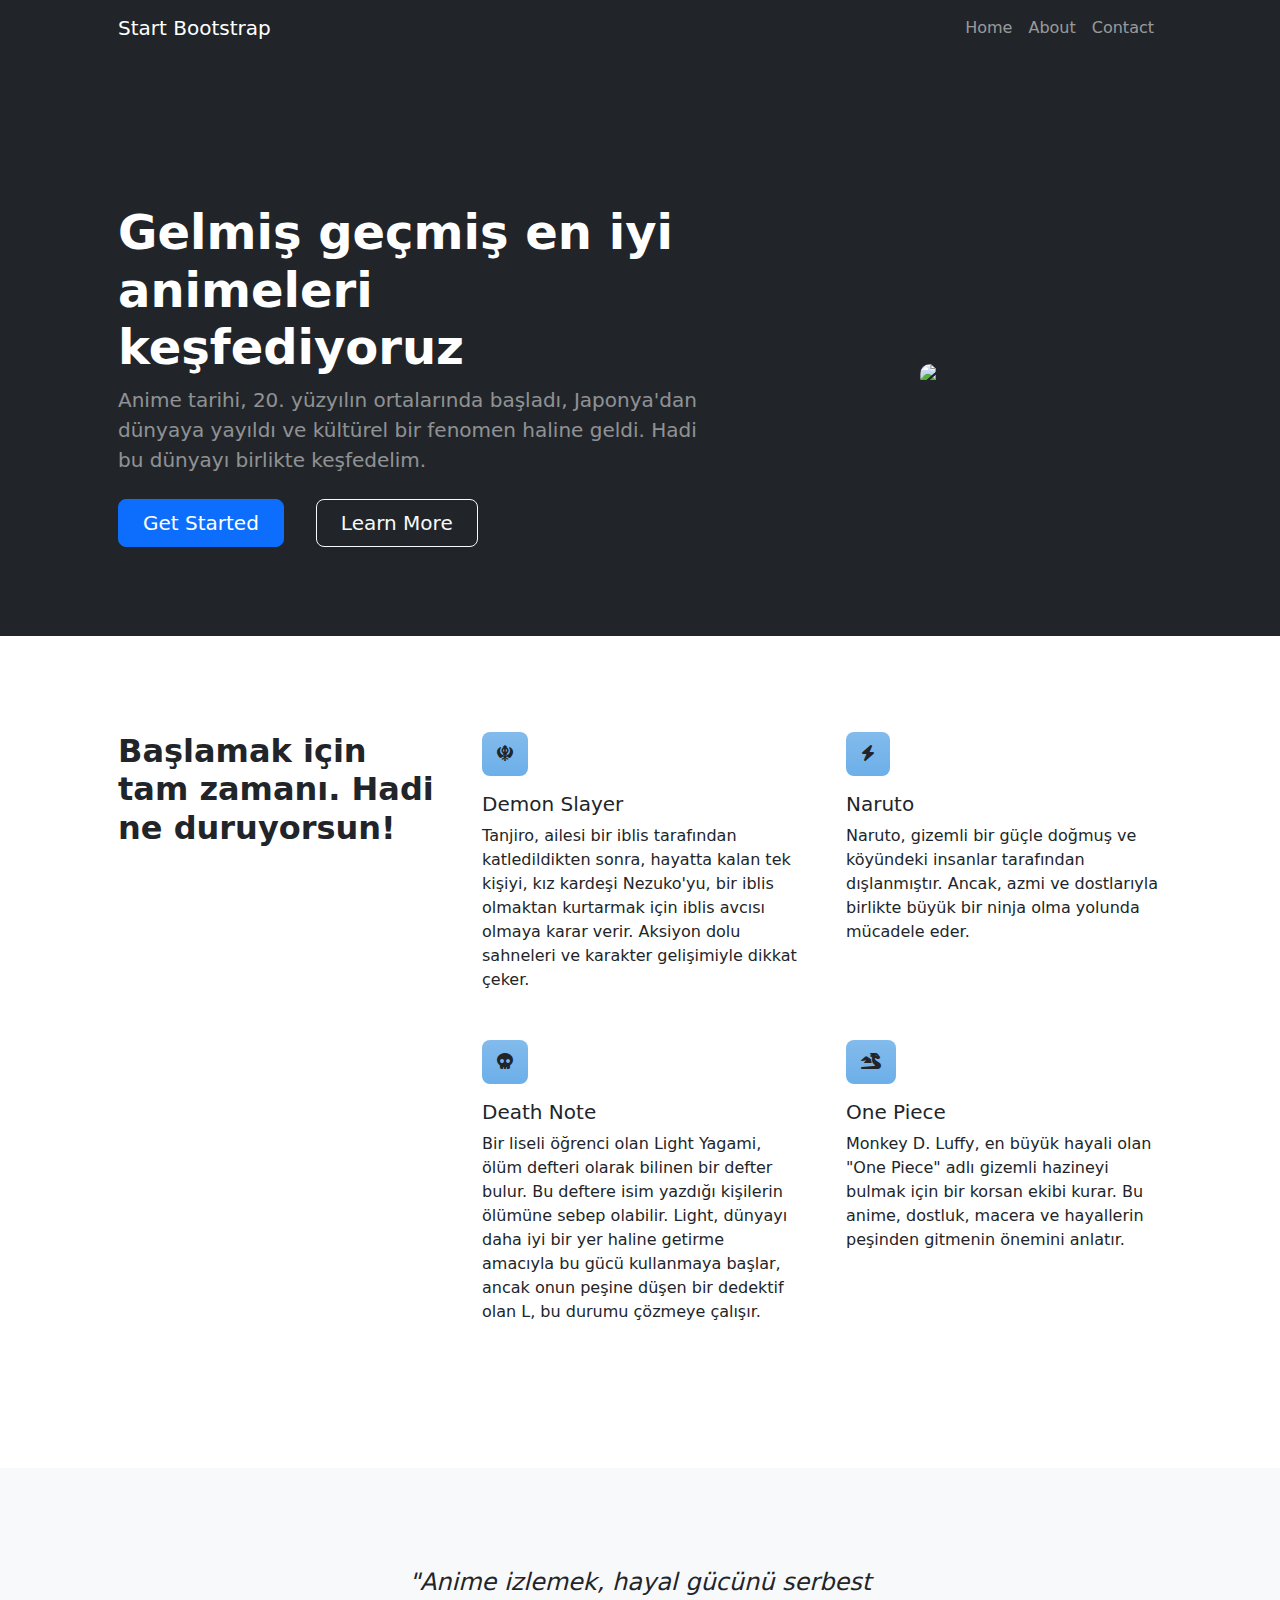
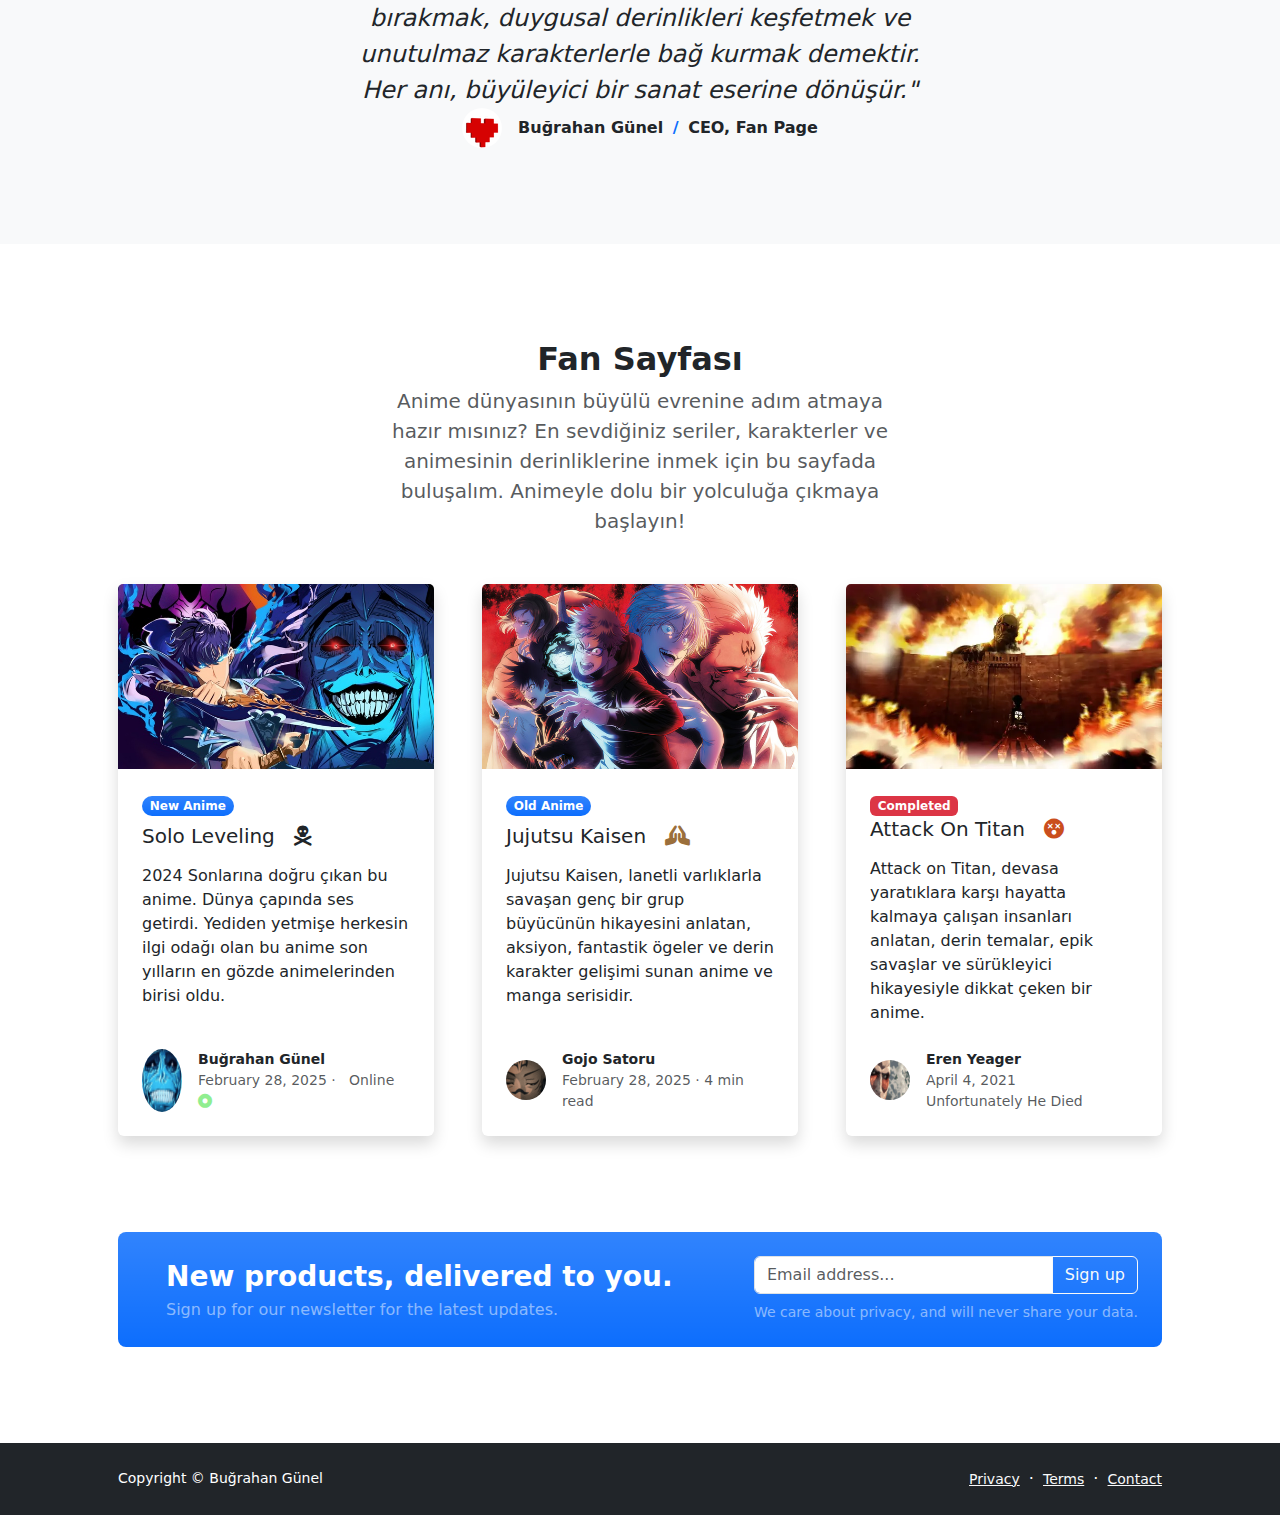
==== index.html @ 84b73994 "Started learning Bootstrap and added basic layout" ====
<!DOCTYPE html>
<html lang="tr">
  <head>
    <meta charset="UTF-8" />
    <meta name="viewport" content="width=device-width, initial-scale=1.0" />
    <title>Modern Business - Start Bootstrap Template</title>
    <link rel="shortcut icon" href="favicon.ico" type="image/x-icon" />
    <link
      href="https://cdn.jsdelivr.net/npm/bootstrap@5.3.3/dist/css/bootstrap.min.css"
      rel="stylesheet"
      integrity="sha384-QWTKZyjpPEjISv5WaRU9OFeRpok6YctnYmDr5pNlyT2bRjXh0JMhjY6hW+ALEwIH"
      crossorigin="anonymous"
    />
    <link
      rel="stylesheet"
      href="https://cdnjs.cloudflare.com/ajax/libs/font-awesome/6.7.2/css/all.min.css"
      integrity="sha512-Evv84Mr4kqVGRNSgIGL/F/aIDqQb7xQ2vcrdIwxfjThSH8CSR7PBEakCr51Ck+w+/U6swU2Im1vVX0SVk9ABhg=="
      crossorigin="anonymous"
      referrerpolicy="no-referrer"
    />
    <link rel="stylesheet" href="style.css" />
  </head>
  <body class="d-flex flex-column h-100">
    <main class="flex-shrink-0">
      <nav class="navbar navbar-expand-lg navbar-dark bg-dark">
        <div class="container px-5">
          <a href="index.html" class="navbar-brand">Start Bootstrap</a>
          <button
            class="navbar-toggler"
            type="button"
            data-bs-toggle="collapse"
            data-bs-target="#navbarSupportedContent"
            aria-controls="navbarSupportedContent"
            aria-expanded="false"
            aria-label="Toggle navigation"
          >
            <span class="navbar-toggler-icon"></span>
          </button>
          <div class="collapse navbar-collapse" id="navbarSupportedContent">
            <ul class="navbar-nav ms-auto mb-2 mb-lg-0">
              <li class="nav-item">
                <a class="nav-link" href="index.html">Home</a>
              </li>
              <li class="nav-item">
                <a class="nav-link" href="about.html">About</a>
              </li>
              <li class="nav-item">
                <a class="nav-link" href="contact.html">Contact</a>
              </li>
            </ul>
          </div>
        </div>
      </nav>
      <header class="bg-dark py-5" id="pad48">
        <div class="container px-5">
          <div class="row gx-5 align-items-center justify-content-center">
            <div class="col-lg-8 col-xl-7 col-xxl-6">
              <div class="my-5 text-center text-xl-start">
                <h1 class="display-5 fw-bolder text-white mb-2">
                  Gelmiş geçmiş en iyi animeleri keşfediyoruz
                </h1>
                <p class="lead fw-normal text-white-50 mb-4">
                  Anime tarihi, 20. yüzyılın ortalarında başladı, Japonya'dan
                  dünyaya yayıldı ve kültürel bir fenomen haline geldi. Hadi bu
                  dünyayı birlikte keşfedelim.
                </p>
                <div
                  class="d-grid gap-3 d-sm-flex justify-content-sm-center justify-content-xl-start"
                >
                  <a class="btn btn-primary btn-lg px-4 me-sm-3" href="#"
                    >Get Started</a
                  >
                  <a class="btn btn-outline-light btn-lg px-4" href="#!"
                    >Learn More</a
                  >
                </div>
              </div>
            </div>
            <div class="col-xl-5 col-xxl-6 d-none d-xl-block text-center">
              <img
                class="img-fuild"
                src="img/home/berserk1.gif"
                alt="Berserk"
                id="h1"
              />
            </div>
          </div>
        </div>
      </header>
      <section class="py-5" id="features">
        <div class="container px-5 my-5">
          <div class="row gx-5">
            <div class="col-lg-4 mb-5 mb-lg-0">
              <h2 class="fw-bolder mb-0">
                Başlamak için tam zamanı. Hadi ne duruyorsun!
              </h2>
            </div>
            <div class="col-lg-8">
              <div class="row gx-5 row-cols-1 row-cols-md-2">
                <div class="col mb-5 h-100">
                  <div class="feature bg-gradient rounded-3 mb-3">
                    <i class="fa-solid fa-khanda"></i>
                  </div>
                  <h2 class="h5">Demon Slayer</h2>
                  <p class="mb-0">
                    Tanjiro, ailesi bir iblis tarafından katledildikten sonra,
                    hayatta kalan tek kişiyi, kız kardeşi Nezuko'yu, bir iblis
                    olmaktan kurtarmak için iblis avcısı olmaya karar verir.
                    Aksiyon dolu sahneleri ve karakter gelişimiyle dikkat çeker.
                  </p>
                </div>
                <div class="col mb-5 h-100">
                  <div class="feature bg-gradient rounded-3 mb-3">
                    <i class="fa-solid fa-bolt"></i>
                  </div>
                  <h2 class="h5">Naruto</h2>
                  <p class="mb-0">
                    Naruto, gizemli bir güçle doğmuş ve köyündeki insanlar
                    tarafından dışlanmıştır. Ancak, azmi ve dostlarıyla birlikte
                    büyük bir ninja olma yolunda mücadele eder.
                  </p>
                </div>
                <div class="col mb-5 h-100">
                  <div class="feature bg-gradient rounded-3 mb-3">
                    <i class="fa-solid fa-skull"></i>
                  </div>
                  <h2 class="h5">Death Note</h2>
                  <p class="mb-0">
                    Bir liseli öğrenci olan Light Yagami, ölüm defteri olarak
                    bilinen bir defter bulur. Bu deftere isim yazdığı kişilerin
                    ölümüne sebep olabilir. Light, dünyayı daha iyi bir yer
                    haline getirme amacıyla bu gücü kullanmaya başlar, ancak
                    onun peşine düşen bir dedektif olan L, bu durumu çözmeye
                    çalışır.
                  </p>
                </div>
                <div class="col mb-5 h-100">
                  <div class="feature bg-gradient rounded-3 mb-3">
                    <i class="fa-solid fa-dragon"></i>
                  </div>
                  <h2 class="h5">One Piece</h2>
                  <p class="mb-0">
                    Monkey D. Luffy, en büyük hayali olan "One Piece" adlı
                    gizemli hazineyi bulmak için bir korsan ekibi kurar. Bu
                    anime, dostluk, macera ve hayallerin peşinden gitmenin
                    önemini anlatır.
                  </p>
                </div>
              </div>
            </div>
          </div>
        </div>
      </section>
      <div class="py-5 bg-light">
        <div class="container px-5 my-5">
          <div class="row gx-5 justify-content-center">
            <div class="col-lg-10 col-xl-7">
              <div class="text-center">
                <div class="fs-4 fst-italic">
                  "Anime izlemek, hayal gücünü serbest bırakmak, duygusal
                  derinlikleri keşfetmek ve unutulmaz karakterlerle bağ kurmak
                  demektir. Her anı, büyüleyici bir sanat eserine dönüşür."
                </div>
                <div class="d-flex align-items-center justify-content-center">
                  <img
                    class="rounded-circle me-3"
                    src="img/home/giphy.gif"
                    alt="Heart"
                  />
                  <div class="fw-bold">
                    Buğrahan Günel
                    <span class="fw-bold text-primary mx-1">/</span>
                    CEO, Fan Page
                  </div>
                </div>
              </div>
            </div>
          </div>
        </div>
      </div>
      <section class="py-5">
        <div class="container px-5 my-5">
          <div class="row gx-5 justify-content-center">
            <div class="col-lg-8 col-xl-6">
              <div class="text-center">
                <h2 class="fw-bolder">Fan Sayfası</h2>
                <p class="lead fw-normal text-muted mb-5">
                  Anime dünyasının büyülü evrenine adım atmaya hazır mısınız? En
                  sevdiğiniz seriler, karakterler ve animesinin derinliklerine
                  inmek için bu sayfada buluşalım. Animeyle dolu bir yolculuğa
                  çıkmaya başlayın!
                </p>
              </div>
            </div>
          </div>
          <div class="row gx-5">
            <div class="col-lg-4 mb-5">
              <div class="card h-100 shadow border-0">
                <img
                  class="card-img-top"
                  src="/img//home//solo.jpg"
                  alt="Solo leveling"
                />
                <div class="card-body p-4">
                  <div class="badge bg-primary bg-gradient rounded-pill mb-2">
                    New Anime
                  </div>
                  <a
                    class="text-decoration-none link-dark stretched-link"
                    href="#!"
                    ><h5 class="card-title mb-3">
                      Solo Leveling &nbsp;
                      <i
                        id="skull"
                        class="fa-solid fa-skull-crossbones"
                      ></i></h5
                  ></a>
                  <p class="card-text mb-0">
                    2024 Sonlarına doğru çıkan bu anime. Dünya çapında ses
                    getirdi. Yediden yetmişe herkesin ilgi odağı olan bu anime
                    son yılların en gözde animelerinden birisi oldu.
                  </p>
                </div>
                <div class="card-footer p-4 pt-0 bg-transparent border-top-0">
                  <div class="d-flex align-items-end justify-content-between">
                    <div class="d-flex align-content-center">
                      <img
                        class="rounded-circle me-3"
                        src="/img//home//giphy 2.gif"
                        alt="Solo leveling gif"
                      />
                      <div class="small">
                        <div class="fw-bold">Buğrahan Günel</div>
                        <div class="text-muted">
                          February 28, 2025 &middot; &nbsp; Online &nbsp;
                          <i id="tik" class="fa-solid fa-circle-dot"></i>
                        </div>
                      </div>
                    </div>
                  </div>
                </div>
              </div>
            </div>
            <div class="col-lg-4 mb-5">
              <div class="card h-100 shadow border-0">
                <img
                  class="card-img-top"
                  src="img\home\jujutsu.jpg"
                  alt="jujutsu wallpaper"
                />
                <div class="card-body p-4">
                  <div class="badge bg-primary bg-gradient rounded-pill mb-2">
                    Old Anime
                  </div>
                  <a
                    class="text-decoration-none link-dark stretched-link"
                    href="#!"
                    ><h5 class="card-title mb-3">
                      Jujutsu Kaisen &nbsp;
                      <i id="hand" class="fa-solid fa-hands-praying"></i></h5
                  ></a>
                  <p class="card-text mb-0">
                    Jujutsu Kaisen, lanetli varlıklarla savaşan genç bir grup
                    büyücünün hikayesini anlatan, aksiyon, fantastik ögeler ve
                    derin karakter gelişimi sunan anime ve manga serisidir.
                  </p>
                </div>
                <div class="card-footer p-4 pt-0 bg-transparent border-top-0">
                  <div class="d-flex align-items-end justify-content-between">
                    <div class="d-flex align-items-center">
                      <img
                        class="rounded-circle me-3"
                        src="img\home\giphy 3.gif"
                        alt="jujutsu gif"
                      />
                      <div class="small">
                        <div class="fw-bold">Gojo Satoru</div>
                        <div class="text-muted">
                          February 28, 2025 &middot; 4 min read
                        </div>
                      </div>
                    </div>
                  </div>
                </div>
              </div>
            </div>
            <div class="col-lg-4 mb-5">
              <div class="card h-100 shadow border-0">
                <img
                  class="card-img-top"
                  src="img\home\attact.webp"
                  alt="attack wallpaper"
                />
                <div class="card-body p-4">
                  <div class="badge text-bg-danger">Completed</div>
                  <a
                    class="text-decoration-none link-dark stretched-link"
                    href="#!"
                    ><h5 class="card-title mb-3">
                      Attack On Titan &nbsp;
                      <i id="dead" class="fa-solid fa-face-dizzy"></i></h5
                  ></a>
                  <p class="card-text mb-0">
                    Attack on Titan, devasa yaratıklara karşı hayatta kalmaya
                    çalışan insanları anlatan, derin temalar, epik savaşlar ve
                    sürükleyici hikayesiyle dikkat çeken bir anime.
                  </p>
                </div>
                <div class="card-footer p-4 pt-0 bg-transparent border-top-0">
                  <div class="d-flex align-items-end justify-content-between">
                    <div class="d-flex align-items-center">
                      <img
                        class="rounded-circle me-3"
                        src="img\home\giphy 4.gif"
                        alt="Attack of titan gif"
                      />
                      <div class="small">
                        <div class="fw-bold">Eren Yeager</div>

                        <div class="text-muted">
                          April 4, 2021 <br />
                          Unfortunately He Died
                        </div>
                      </div>
                    </div>
                  </div>
                </div>
              </div>
            </div>
          </div>
          <aside class="bg-primary bg-gradient rounded-3 p-4 ps-md-5 mt-5">
            <div
              class="d-flex align-items-center justify-content-between flex-column flex-xl-row text-center text-xl-start"
            >
              <div class="mb-4 mb-xl-0">
                <div class="fs-3 fw-bold text-white">
                  New products, delivered to you.
                </div>
                <div class="text-white-50">
                  Sign up for our newsletter for the latest updates.
                </div>
              </div>
              <div class="ms-xl-4">
                <div class="input-group mb-2">
                  <input
                    class="form-control"
                    type="text"
                    placeholder="Email address..."
                    aria-label="Email address..."
                    aria-describedby="button-newsletter"
                  />
                  <button
                    class="btn btn-outline-light"
                    id="button-newsletter"
                    type="button"
                  >
                    Sign up
                  </button>
                </div>
                <div class="small text-white-50">
                  We care about privacy, and will never share your data.
                </div>
              </div>
            </div>
          </aside>
        </div>
      </section>
    </main>
    <footer class="bg-dark py-4 mt-auto">
      <div class="container px-5">
        <div
          class="row align-items-center justify-content-between flex-column flex-sm-row"
        >
          <div class="col-auto">
            <div class="small m-0 text-white">
              Copyright &copy; Buğrahan Günel
            </div>
          </div>
          <div class="col-auto">
            <a class="link-light small" href="#!">Privacy</a>
            <span class="text-white mx-1">&middot;</span>
            <a class="link-light small" href="#!">Terms</a>
            <span class="text-white mx-1">&middot;</span>
            <a class="link-light small" href="#!">Contact</a>
          </div>
        </div>
      </div>
    </footer>
    <script
      src="https://cdn.jsdelivr.net/npm/bootstrap@5.3.3/dist/js/bootstrap.bundle.min.js"
      integrity="sha384-YvpcrYf0tY3lHB60NNkmXc5s9fDVZLESaAA55NDzOxhy9GkcIdslK1eN7N6jIeHz"
      crossorigin="anonymous"
    ></script>
  </body>
</html>
---- style.css ----
#h1 {
    border-radius: 10px;
}

#pad48 {
    height: 580px;
    padding-top: 100px !important;
}

.feature {
    display: inline-block; 
    padding: 10px 15px; 
    background-color: #6dafe9;
}

#tik {
    color: lightgreen;
}

#hand {
    color: rgb(155, 111, 59);
}

#dead {
    color: rgb(202, 78, 29);
}

#message {
    height: 10rem;
}

.bg-dark.py-4 {
    margin-top: 61px;
}
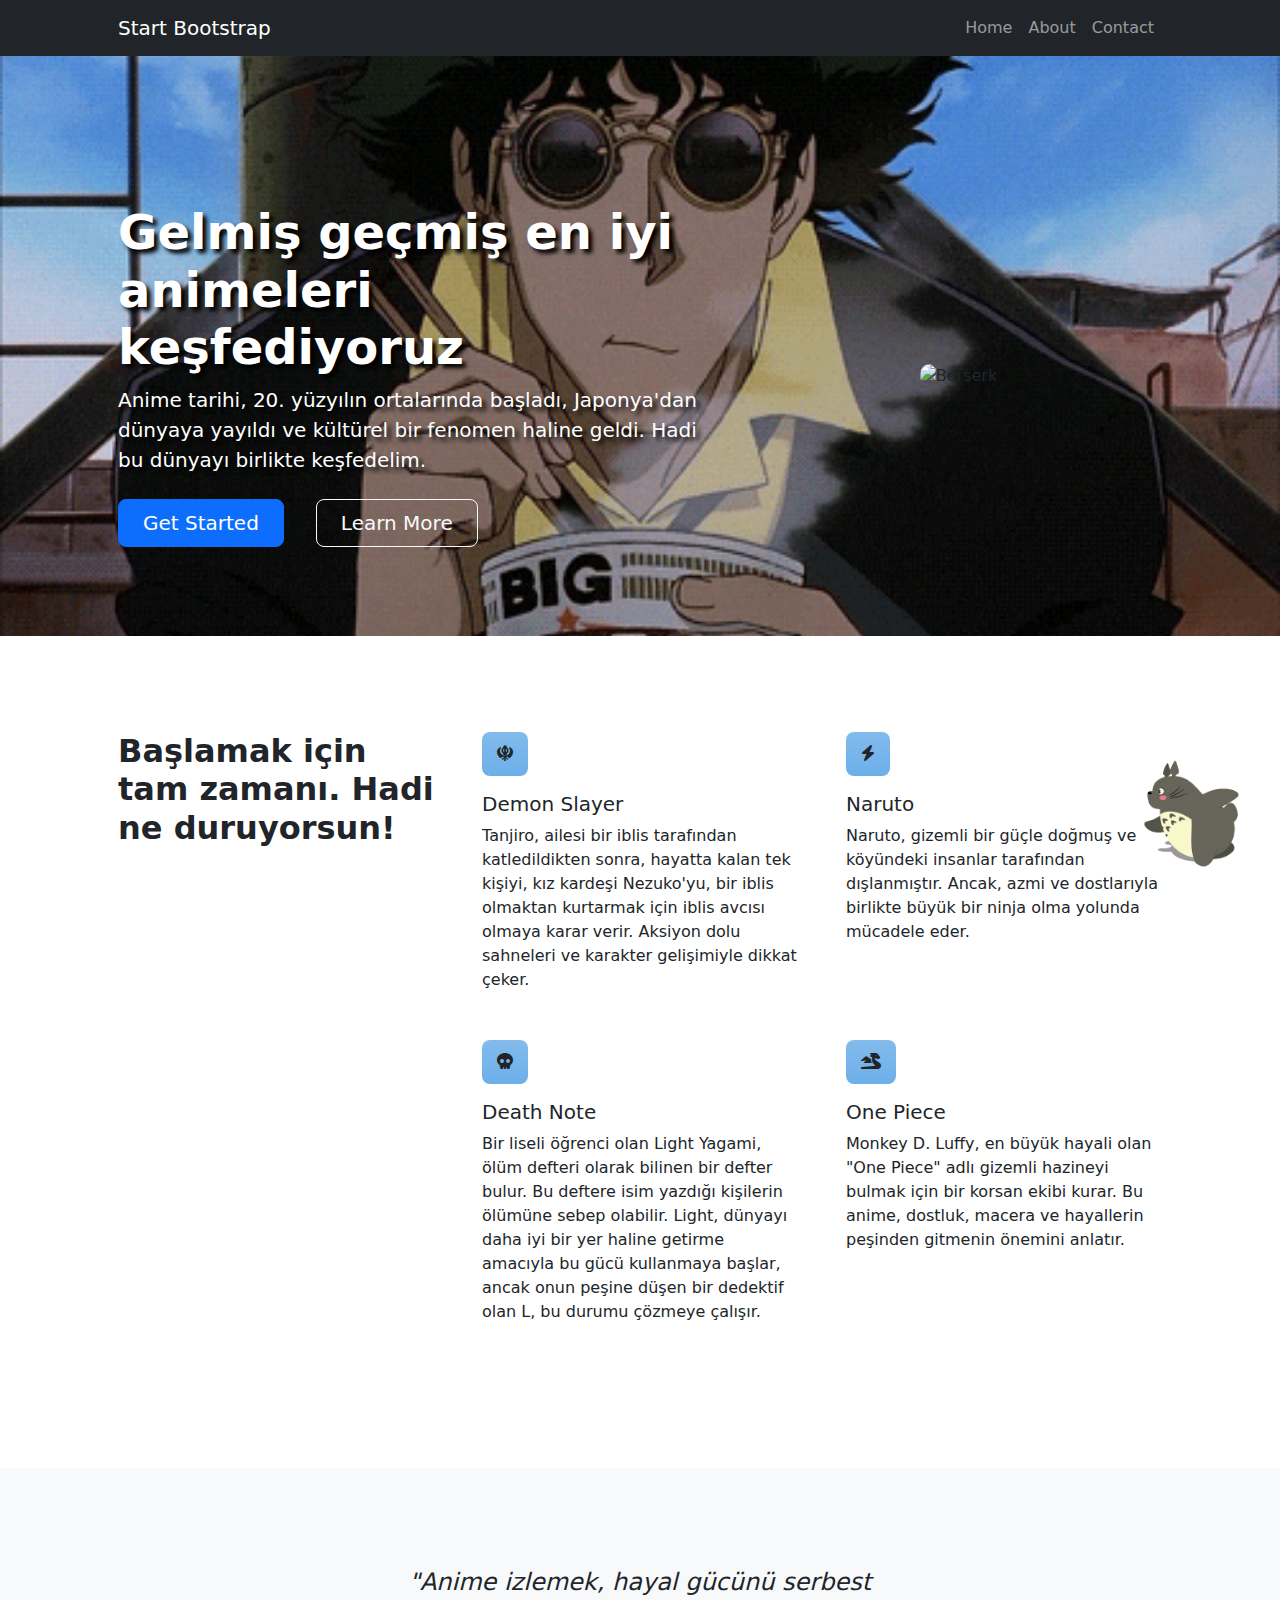
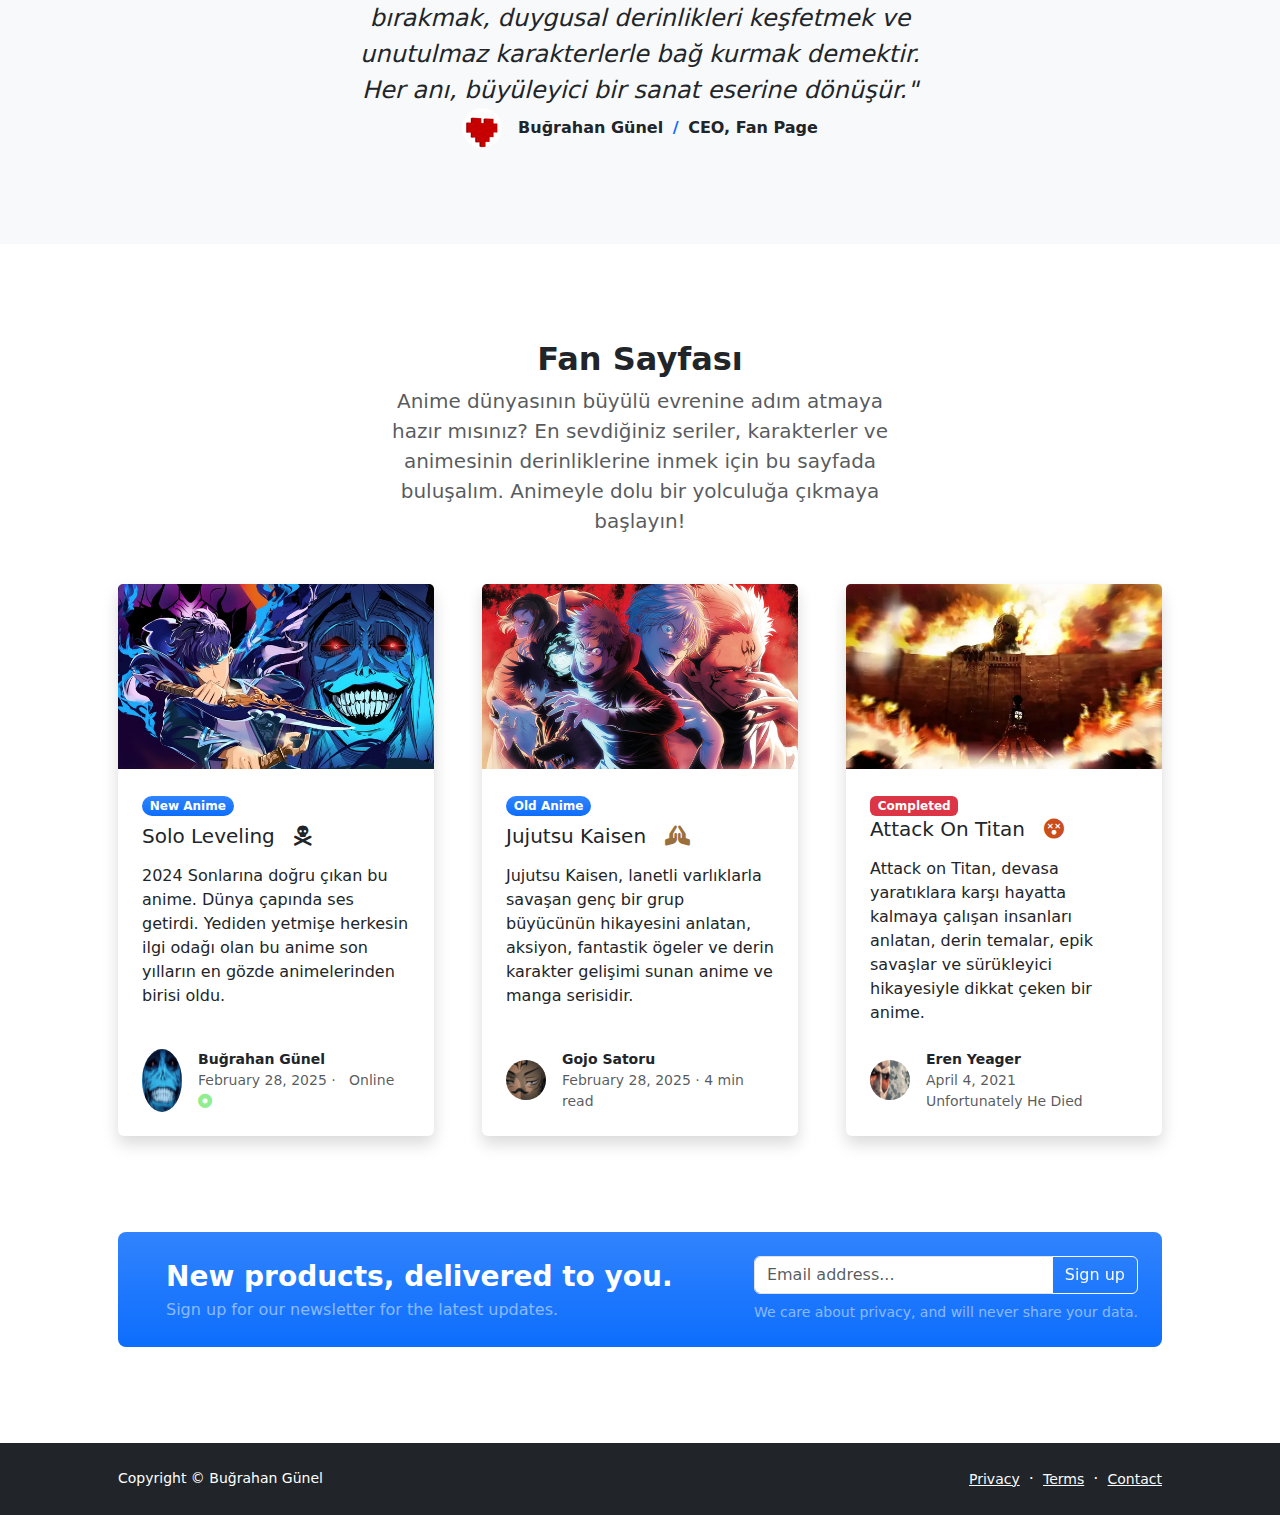
==== commit 8bd795fa: "small change" ====
--- a/index.html
+++ b/index.html
@@ -51,15 +51,15 @@
           </div>
         </div>
       </nav>
-      <header class="bg-dark py-5" id="pad48">
+      <header class="bg-dark py-5  text-container" id="pad48">
         <div class="container px-5">
           <div class="row gx-5 align-items-center justify-content-center">
             <div class="col-lg-8 col-xl-7 col-xxl-6">
               <div class="my-5 text-center text-xl-start">
-                <h1 class="display-5 fw-bolder text-white mb-2">
+                <h1 class="display-5 fw-bolder mb-2" id="wt">
                   Gelmiş geçmiş en iyi animeleri keşfediyoruz
                 </h1>
-                <p class="lead fw-normal text-white-50 mb-4">
+                <p class="lead fw-normal mb-4" id="wt">
                   Anime tarihi, 20. yüzyılın ortalarında başladı, Japonya'dan
                   dünyaya yayıldı ve kültürel bir fenomen haline geldi. Hadi bu
                   dünyayı birlikte keşfedelim.
@@ -152,7 +152,7 @@
         </div>
       </section>
       <div class="py-5 bg-light">
-        <div class="container px-5 my-5">
+        <div class="container px-5 my-5 img-ceo">
           <div class="row gx-5 justify-content-center">
             <div class="col-lg-10 col-xl-7">
               <div class="text-center">
@@ -386,6 +386,12 @@
         </div>
       </div>
     </footer>
+    <!-- Mutlaka Fotoğrafa Tıklayın Pişman Olmazsınız! :) -->
+    <div class="image-container">
+    <img src="/img/home/d23-unscreen.gif" class="moving-image" alt="hareketli" id="clickable-image">
+    <div class="tooltip" id="tooltip">Sakın bana dokunayım deme!</div>
+  </div>
+  <script src="script.js"></script>
     <script
       src="https://cdn.jsdelivr.net/npm/bootstrap@5.3.3/dist/js/bootstrap.bundle.min.js"
       integrity="sha384-YvpcrYf0tY3lHB60NNkmXc5s9fDVZLESaAA55NDzOxhy9GkcIdslK1eN7N6jIeHz"
--- a/style.css
+++ b/style.css
@@ -32,3 +32,52 @@
 .bg-dark.py-4 {
     margin-top: 61px;
 }
+
+.text-container {
+    background-image: url(img/home/b7.gif);
+    background-size: cover;
+    background-position: center;
+    background-repeat: no-repeat;
+}
+
+.moving-image {
+    position: fixed;
+    top: 90%;
+    right: 1%;
+    transform: translateY(-50%);
+    width: 150px;
+    height: auto;
+    cursor: pointer;
+}
+
+p.lead.fw-normal {
+    color: #e7e3e3;
+}
+
+#wt {
+    text-shadow: 4px 4px 4px black;
+    color: white;
+}
+
+.tooltip {
+    cursor: pointer;
+    position: fixed;
+    top: 90%;
+    right: 1%;
+    transform: translateY(-50%);
+    background-color: rgba(0, 0, 0, 0.75);
+    color: white;
+    padding: 5px 10px;
+    border-radius: 5px;
+    visibility: hidden;
+    opacity: 0;
+    transition: opacity 0.3s ease;
+    font-size: 14px;
+}
+
+.image-container:hover .tooltip {
+    visibility: visible;
+    opacity: 1;
+    margin-top: -75px;
+}
+
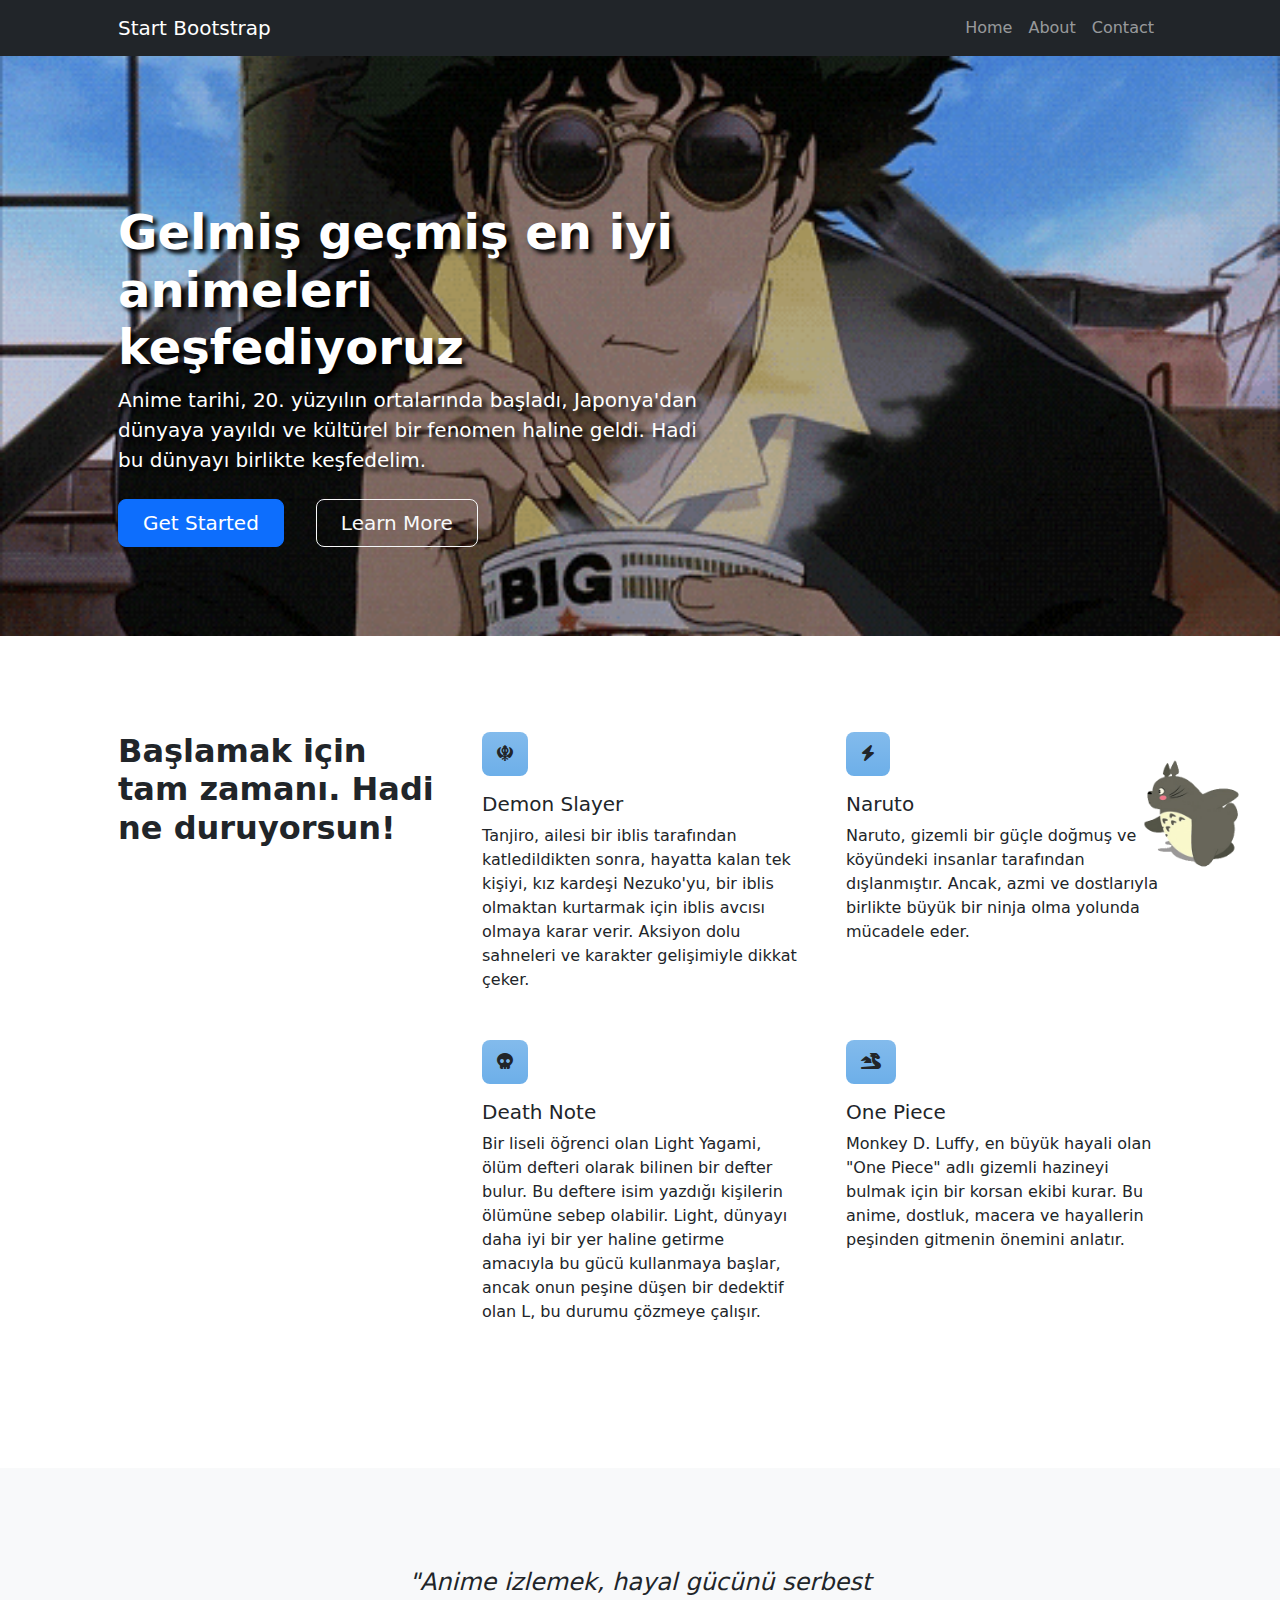
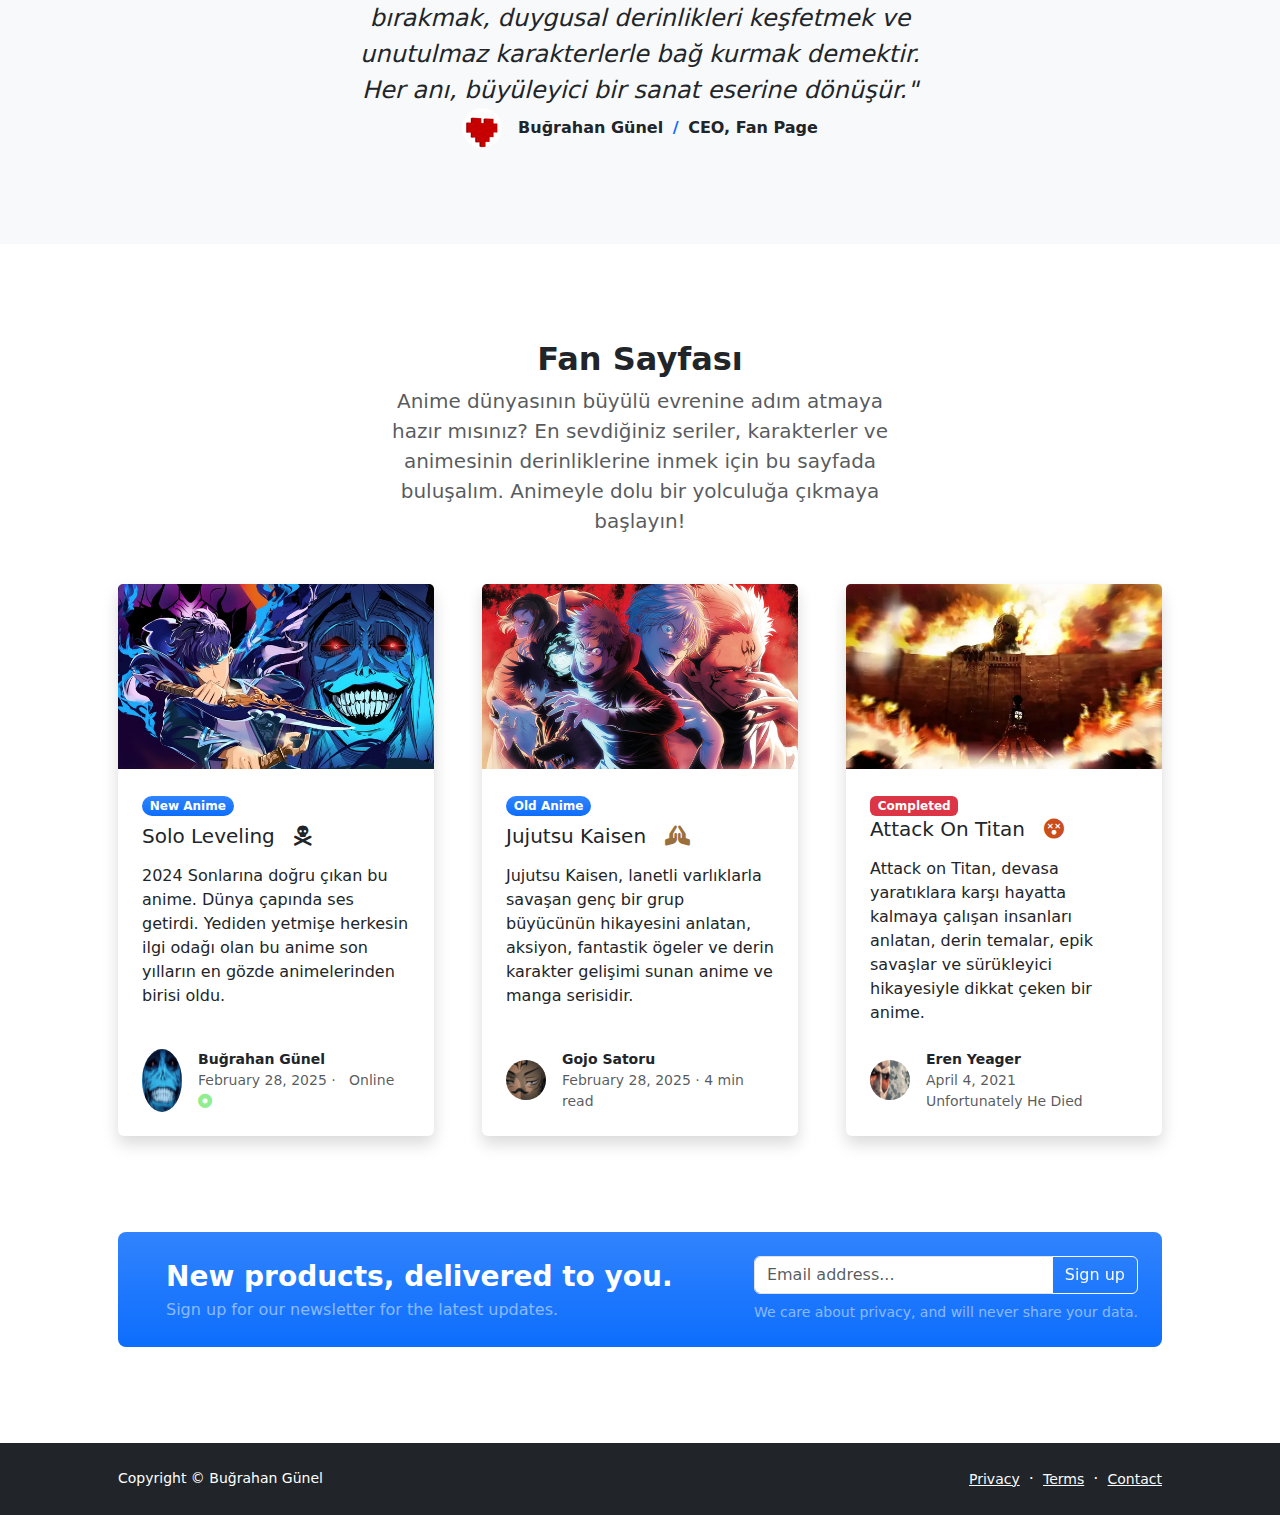
==== commit ea71c55d: "background change" ====
--- a/index.html
+++ b/index.html
@@ -77,12 +77,13 @@
               </div>
             </div>
             <div class="col-xl-5 col-xxl-6 d-none d-xl-block text-center">
-              <img
+            <!--  <!~~ Buradaki resmi arkaplana farklı bir gif koyduğum için kaldırdım isterseniz onu da ekleyebilirsiniz ~~>
+             <img
                 class="img-fuild"
                 src="img/home/berserk1.gif"
                 alt="Berserk"
                 id="h1"
-              />
+              /> -->
             </div>
           </div>
         </div>
